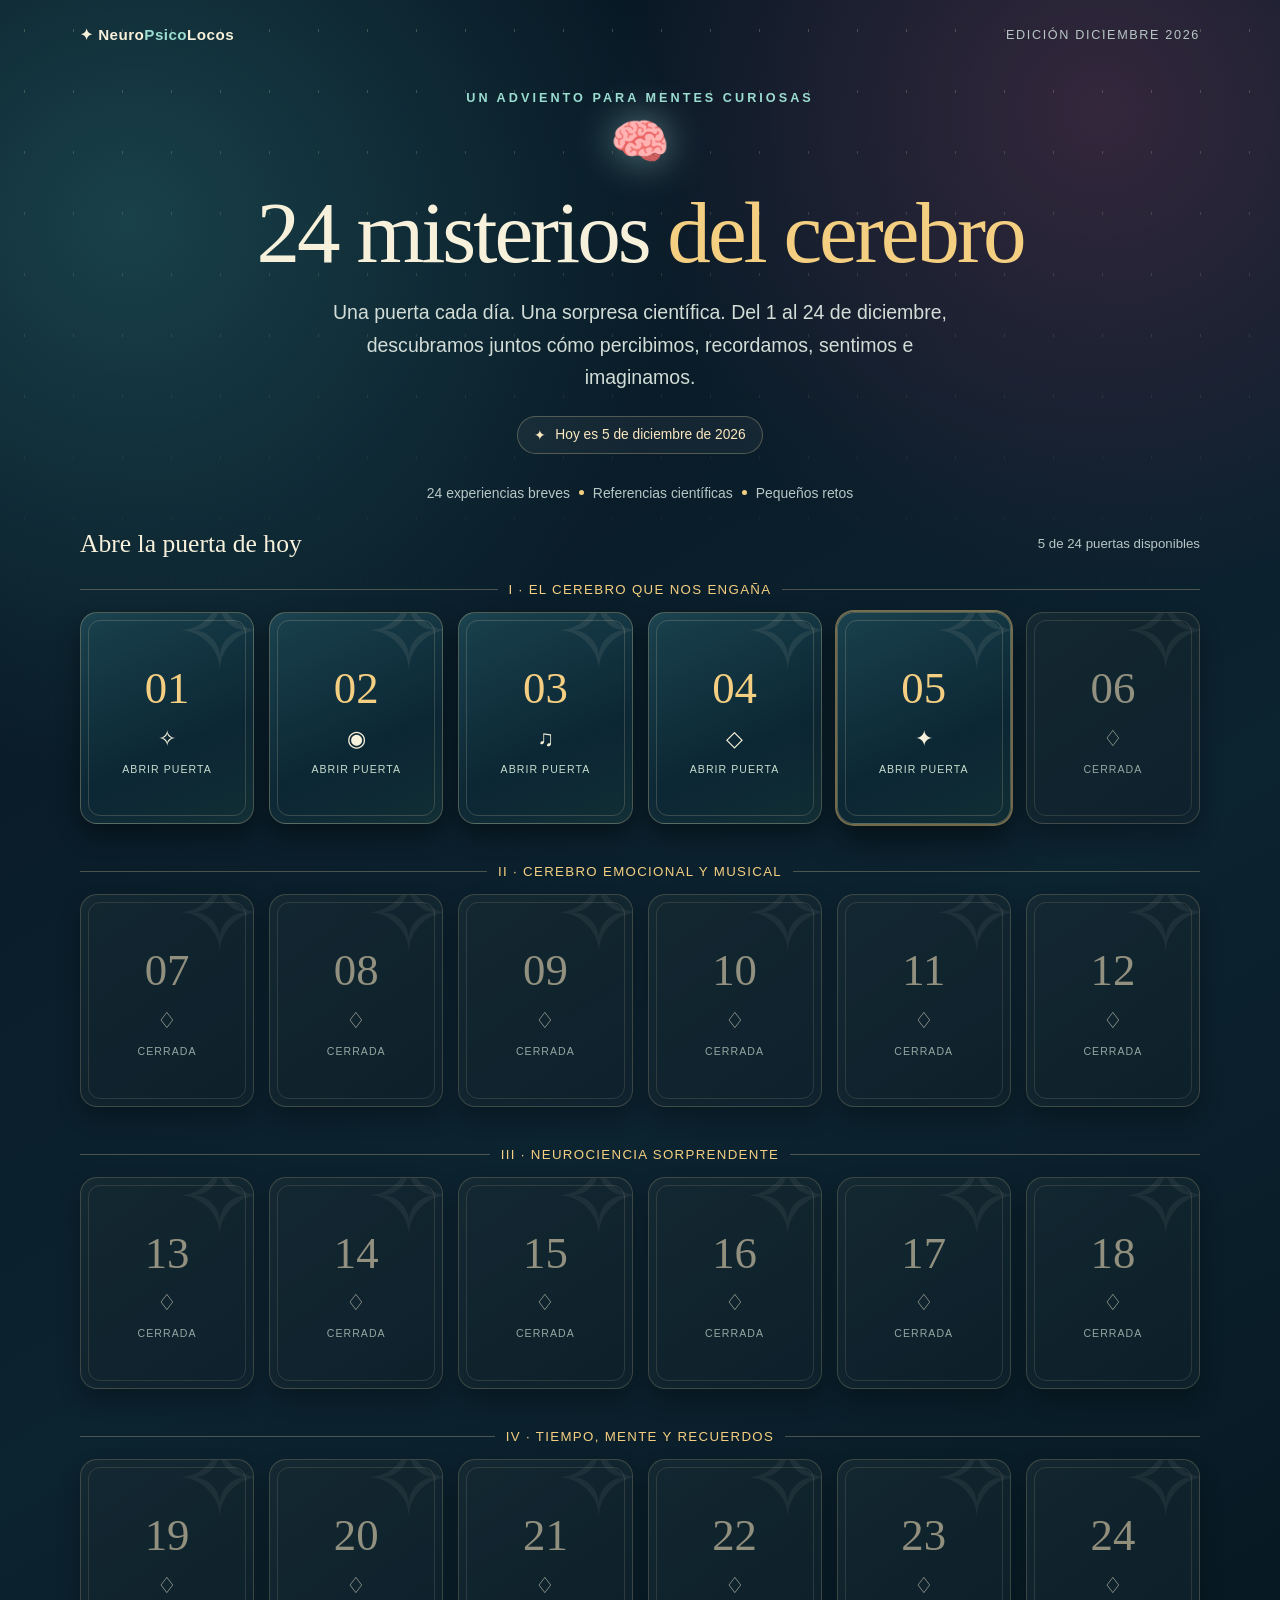
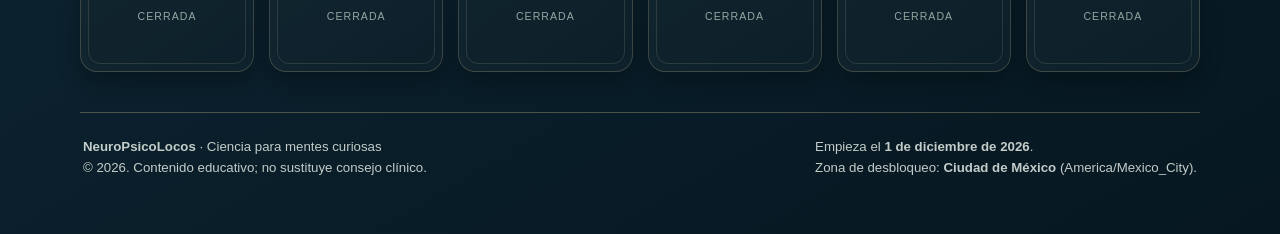
==== adviento-2026/index.html @ eb80f487 "Publicar calendario de Adviento NeuroPsicoLocos 2026 (24 puertas)" ====
<!DOCTYPE html>
<html lang="es">
<head>
<meta charset="UTF-8">
<meta name="viewport" content="width=device-width,initial-scale=1,viewport-fit=cover">
<meta name="theme-color" content="#091b27">
<meta name="description" content="Calendario de Adviento de NeuroPsicoLocos: 24 puertas para descubrir los misterios del cerebro, del 1 al 24 de diciembre de 2026.">
<meta property="og:title" content="24 misterios del cerebro | Adviento NeuroPsicoLocos 2026">
<meta property="og:description" content="Una sorpresa científica cada día, del 1 al 24 de diciembre de 2026.">
<title>24 misterios del cerebro • NeuroPsicoLocos</title>
<style>
:root{color-scheme:dark;--bg:#061623;--bg2:#0d2734;--cream:#f7f1db;--muted:#b8c7c5;--gold:#f5cf81;--gold2:#ad7f39;--teal:#9cddd1;--border:rgba(250,225,168,.27);--shadow:rgba(0,0,0,.4)}
*{box-sizing:border-box}html{scroll-behavior:smooth}body{margin:0;background:radial-gradient(circle at 10% 12%,#19414a 0%,transparent 28%),radial-gradient(circle at 86% 6%,#34273c 0%,transparent 24%),linear-gradient(150deg,#061420,#0c2330 58%,#061720);color:var(--cream);font-family:ui-sans-serif,-apple-system,BlinkMacSystemFont,'Segoe UI',Arial,sans-serif;min-height:100vh}
body:before{content:"";position:fixed;inset:0;pointer-events:none;opacity:.22;background-image:radial-gradient(#fff7c8 .8px,transparent 1px);background-size:49px 61px;mask-image:linear-gradient(#000,transparent 72%)}
.wrap{width:min(1120px,calc(100% - 34px));margin:0 auto;position:relative}header{padding:26px 0 8px;display:flex;gap:14px;justify-content:space-between;align-items:center;flex-wrap:wrap}.logo{font-weight:900;letter-spacing:.03em;color:var(--cream);font-size:.95rem}.logo span{color:var(--teal)}.meta{font-size:.79rem;color:var(--muted);text-transform:uppercase;letter-spacing:.13em}
.hero{text-align:center;padding:39px 6px 31px}.eyebrow{color:var(--teal);font-size:.79rem;letter-spacing:.24em;text-transform:uppercase;font-weight:700}.hero h1{font-family:Georgia,'Times New Roman',serif;font-size:clamp(2.5rem,7vw,5.45rem);line-height:1.06;letter-spacing:-.035em;font-weight:500;max-width:880px;margin:15px auto 17px}.hero h1 em{font-style:normal;color:var(--gold)}.hero p{font-size:clamp(.98rem,2.3vw,1.22rem);color:#d3ddd7;line-height:1.65;max-width:650px;margin:0 auto}
.atom{font-size:3rem;display:inline-block;filter:drop-shadow(0 0 20px #a3dcd899);margin:9px 0 2px}.date-pill{border:1px solid var(--border);display:inline-flex;align-items:center;gap:9px;border-radius:100px;padding:10px 16px;font-size:.86rem;color:#fbe8bf;background:#ffffff0c;margin-top:23px}.date-pill strong{color:var(--teal)}
.notice{border:1px solid #67c7b9;background:#184342ad;color:#d2fff5;padding:13px 16px;border-radius:13px;margin:4px auto 19px;max-width:850px;line-height:1.45;font-size:.88rem}.notice[hidden]{display:none}
.intro{display:flex;flex-wrap:wrap;gap:9px;justify-content:center;align-items:center;margin:0 auto 28px;color:var(--muted);font-size:.87rem}.dot{height:5px;width:5px;background:var(--gold);border-radius:50%}
.toolbar{display:flex;align-items:center;justify-content:space-between;gap:11px;flex-wrap:wrap;margin:12px 0 17px}.toolbar h2{font-family:Georgia,serif;font-size:clamp(1.3rem,2vw,1.6rem);font-weight:500;margin:0}.counts{color:var(--muted);font-size:.83rem}
.grid{display:grid;grid-template-columns:repeat(6,minmax(0,1fr));gap:15px;margin-bottom:40px}.door{position:relative;isolation:isolate;appearance:none;text-align:center;aspect-ratio:.82;border:1px solid var(--border);border-radius:17px;background:linear-gradient(155deg,#19414d,#0c2734 62%,#112d34);box-shadow:0 11px 23px var(--shadow),inset 0 0 20px #ffffff08;display:flex;flex-direction:column;align-items:center;justify-content:center;cursor:pointer;color:var(--cream);padding:12px 8px;transition:transform .23s,box-shadow .23s,border-color .23s;overflow:hidden;min-width:0}.door:before{content:"";position:absolute;inset:7px;border:1px solid #e5d2a933;border-radius:12px;pointer-events:none}.door:after{content:"✧";position:absolute;font-size:6.8rem;top:-44px;right:-12px;opacity:.08;z-index:-1}.door:hover,.door:focus-visible{transform:translateY(-3px);border-color:var(--gold);box-shadow:0 15px 32px #0008,0 0 20px #eac37b19}.door:focus-visible{outline:3px solid var(--teal);outline-offset:2px}.door .num{font-family:Georgia,serif;font-weight:400;color:var(--gold);font-size:clamp(1.9rem,3.5vw,3.4rem);line-height:1.2}.door .icon{margin-top:10px;font-size:1.38rem}.door .tag{font-size:.66rem;text-transform:uppercase;letter-spacing:.1em;margin-top:11px;color:#c8ddcf}.door.locked{background:linear-gradient(145deg,#172b33,#10222c 90%);opacity:.72}.door.locked .num{color:#c7bc9f}.door.opened{background:linear-gradient(155deg,#285955,#12423e);border-color:#a8d5ad}.door.current{box-shadow:0 0 0 2px #f5cf8175,0 15px 31px #0008}.door[aria-disabled=true]{cursor:default}
.week{display:flex;align-items:center;gap:11px;margin:23px 0 15px;font-size:.83rem;color:var(--gold);letter-spacing:.1em;text-transform:uppercase}.week:before,.week:after{content:"";height:1px;background:var(--border);flex:1}
.foot{border-top:1px solid var(--border);margin:20px 0 33px;padding:23px 3px;color:#c3ccc8;font-size:.83rem;line-height:1.6;display:flex;justify-content:space-between;gap:20px;flex-wrap:wrap}.foot a{color:var(--teal)}.muted{color:var(--muted)}
.modal[hidden]{display:none}.modal{position:fixed;inset:0;z-index:90;background:#03121cc9;backdrop-filter:blur(8px);display:flex;align-items:center;justify-content:center;padding:16px}.panel{border:1px solid #cfb77766;background:linear-gradient(145deg,#102f39,#0a202c);width:min(670px,100%);max-height:min(88vh,820px);overflow:auto;border-radius:23px;box-shadow:0 20px 65px #000b;padding:clamp(20px,4vw,33px);position:relative}.panel .head{display:flex;justify-content:space-between;gap:10px;align-items:center}.panel .kicker{font-size:.75rem;letter-spacing:.16em;text-transform:uppercase;color:var(--teal)}.close{background:#ffffff15;border:1px solid #ffffff4d;color:#fff;font-size:1.3rem;height:39px;width:39px;flex:0 0 auto;border-radius:50%;cursor:pointer}.panel h2{font-family:Georgia,serif;font-size:clamp(2rem,6vw,3rem);font-weight:500;line-height:1.13;margin:20px 0 15px}.panel .story{font-size:1.03rem;line-height:1.72;color:#f3ead9}.info{border-left:3px solid var(--teal);background:#c9f7e60e;padding:13px 16px;border-radius:4px 10px 10px 4px;margin:22px 0;line-height:1.55;color:#dceee6}.info strong{display:block;color:var(--teal);margin-bottom:5px;font-size:.84rem;letter-spacing:.08em;text-transform:uppercase}.source{font-size:.85rem;color:#c8d2c7;margin:18px 0 22px;line-height:1.6}.source a{color:#f5d895;overflow-wrap:anywhere}.actions{display:flex;flex-wrap:wrap;gap:9px}.action{border:1px solid #e9cb8c8c;border-radius:10px;background:#f4d693;color:#11272a;font-weight:750;padding:12px 14px;cursor:pointer;font-size:.85rem}.action.secondary{background:transparent;color:#f2e7d0}.action:hover{filter:brightness(1.12)}.toast{color:var(--teal);margin-top:13px;min-height:20px;font-size:.86rem}body.modal-open{overflow:hidden}
@media(max-width:880px){.grid{grid-template-columns:repeat(4,minmax(0,1fr));gap:12px}.door{border-radius:14px}.door .tag{font-size:.57rem}}
@media(max-width:530px){header{padding:18px 0 0}.hero{padding-top:28px}.grid{grid-template-columns:repeat(3,minmax(0,1fr));gap:10px;margin-bottom:29px}.door{border-radius:13px;aspect-ratio:.78;padding:8px 4px}.door:before{inset:5px;border-radius:9px}.door .num{font-size:2.2rem}.door .icon{font-size:1.12rem;margin-top:5px}.door .tag{margin-top:5px;font-size:.54rem}.week{font-size:.7rem;letter-spacing:.03em}.panel{padding:19px}.actions{flex-direction:column}.action{width:100%}}
@media(prefers-reduced-motion:reduce){*,*::before,*::after{scroll-behavior:auto!important;transition:none!important}}
</style>
</head><body>
<div class="wrap">
<header><div class="logo">✦ Neuro<span>Psico</span>Locos</div><div class="meta">Edición diciembre 2026</div></header>
<section class="hero" aria-labelledby="title">
<div class="eyebrow">Un Adviento para mentes curiosas</div><div class="atom" aria-hidden="true">🧠</div>
<h1 id="title">24 misterios <em>del cerebro</em></h1>
<p>Una puerta cada día. Una sorpresa científica. Del 1 al 24 de diciembre, descubramos juntos cómo percibimos, recordamos, sentimos e imaginamos.</p>
<div class="date-pill"><span aria-hidden="true">✦</span><span id="dateStatus">Preparando el Adviento</span></div>
</section>
<div class="notice" id="previewNotice" hidden><strong>Vista editorial activada.</strong> Todas las puertas están visibles para revisión. Para publicar usa la dirección sin <code>?preview=1</code>. Esto no es un sistema de seguridad ni protege spoilers en el código fuente.</div>
<div class="intro"><span>24 experiencias breves</span><span class="dot"></span><span>Referencias científicas</span><span class="dot"></span><span>Pequeños retos</span></div>
<div class="toolbar"><h2>Abre la puerta de hoy</h2><span class="counts" id="count"></span></div>
<main id="calendar" aria-label="Calendario de Adviento"></main>
<footer class="foot"><div><strong>NeuroPsicoLocos</strong> · Ciencia para mentes curiosas<br>© 2026. Contenido educativo; no sustituye consejo clínico.</div><div>Empieza el <strong>1 de diciembre de 2026</strong>.<br>Zona de desbloqueo: <strong>Ciudad de México</strong> (America/Mexico_City).</div></footer>
</div>
<div class="modal" id="modal" hidden role="dialog" aria-modal="true" aria-labelledby="modalTitle"><div class="panel" tabindex="-1" id="panel"><div class="head"><div class="kicker" id="modalKicker"></div><button class="close" id="close" type="button" aria-label="Cerrar puerta">×</button></div><h2 id="modalTitle"></h2><div class="story" id="story"></div><div class="info"><strong>Tu microexperimento</strong><div id="challenge"></div></div><div class="source" id="source"></div><div class="actions"><button class="action" id="share" type="button">Compartir por WhatsApp</button><button class="action secondary" id="copy" type="button">Copiar publicación</button></div><div class="toast" id="toast" aria-live="polite"></div></div></div>
<script>
'use strict';
const days=[{"day": 1, "title": "Tu cerebro predice antes de ver", "category": "Percepción y memoria", "body": "No recibimos el mundo como una cámara: interpretamos señales sensoriales a la luz del contexto y las expectativas. Los modelos de codificación predictiva proponen que las redes comparan predicciones con información entrante. Es un marco teórico influyente, no una explicación única de toda percepción.", "challenge": "Piensa en una palabra ambigua y léela en dos frases distintas: observa cómo cambia la interpretación.", "reference": "Rao y Ballard, 1999", "doi": "10.1038/4580", "hook": "Una predicción puede cambiar lo que creemos ver."}, {"day": 2, "title": "El gorila que nadie vio", "category": "Percepción y memoria", "body": "Cuando nos concentramos intensamente en una tarea, podemos no advertir un acontecimiento inesperado y muy visible. La ceguera por falta de atención demuestra límites sorprendentes de la selección atencional.", "challenge": "Durante treinta segundos observa tu habitación y cuenta solo los objetos azules. Después, sin mirar, intenta recordar cuántos eran rojos.", "reference": "Simons y Chabris, 1999", "doi": "10.1068/p281059", "hook": "Estar mirando no garantiza estar viendo."}, {"day": 3, "title": "¿Oyes con los ojos?", "category": "Percepción y memoria", "body": "En el efecto McGurk, una sílaba auditiva combinada con movimientos labiales incongruentes puede producir la percepción de otra sílaba. El habla es una experiencia multisensorial.", "challenge": "Observa a alguien pronunciar en silencio «pa», «ma» y «fa» e intenta identificarlas por sus labios. No es una prueba diagnóstica.", "reference": "McGurk y MacDonald, 1976", "doi": "10.1038/264746a0", "hook": "Nuestros ojos pueden alterar lo que escuchamos."}, {"day": 4, "title": "Recuerdos que nunca ocurrieron", "category": "Percepción y memoria", "body": "En el paradigma de falsas memorias DRM, las personas a veces recuerdan una palabra relacionada que nunca se presentó. Recordar es reconstruir, no reproducir una grabación perfecta.", "challenge": "Lee «cama, almohada, cansancio, descanso, pijama». Espera un minuto y escribe qué palabras recuerdas. ¿Aparece «sueño», aunque no estaba?", "reference": "Roediger y McDermott, 1995", "doi": "10.1037/0278-7393.21.4.803", "hook": "Una memoria convincente no siempre es exacta."}, {"day": 5, "title": "Una palabra cambia tu recuerdo", "category": "Percepción y memoria", "body": "La manera de formular una pregunta puede alterar estimaciones y recuerdos posteriores. En un estudio clásico sobre accidentes, los verbos utilizados influyeron en las respuestas de los participantes.", "challenge": "Compara «¿a qué velocidad chocaron?» con «¿a qué velocidad se estrellaron violentamente?». ¿Qué sugiere cada redacción?", "reference": "Loftus y Palmer, 1974", "doi": "10.1016/S0022-5371(74)80011-3", "hook": "Las preguntas también modelan nuestros recuerdos."}, {"day": 6, "title": "La memoria de trabajo no es una bodega", "category": "Percepción y memoria", "body": "La memoria de trabajo sostiene y manipula temporalmente información necesaria para razonar, aprender o comprender. Su capacidad es limitada y depende de las demandas de la tarea.", "challenge": "Memoriza 6-2-9-4 y repítelos en orden inverso. Después inténtalo mientras haces otra tarea verbal sencilla.", "reference": "Baddeley, 1992", "doi": "10.1126/science.1736359", "hook": "Pensar implica mantener y transformar información."}, {"day": 7, "title": "¿Por qué recordamos lo que nos conmueve?", "category": "Emoción, música y vínculos", "body": "La activación emocional puede modular la consolidación de la memoria. La amígdala contribuye a este proceso, aunque los recuerdos emocionales no son necesariamente más precisos.", "challenge": "Elige un recuerdo alegre e identifica qué detalle sensorial destaca: un sonido, olor o lugar.", "reference": "McGaugh, 2004", "doi": "10.1146/annurev.neuro.27.070203.144157", "hook": "Emoción y memoria interactúan, pero no son lo mismo."}, {"day": 8, "title": "La música puede erizarnos la piel", "category": "Emoción, música y vínculos", "body": "Estudios de neuroimagen asociaron los escalofríos musicales intensos con actividad en circuitos de recompensa, emoción y motivación. No existe una sola «zona musical» en el cerebro.", "challenge": "Escucha veinte segundos de una pieza que te emocione y observa si aparecen escalofríos o cambios en tu respiración.", "reference": "Blood y Zatorre, 2001", "doi": "10.1073/pnas.191355898", "hook": "Una melodía puede activar sistemas de recompensa."}, {"day": 9, "title": "La emoción empieza antes del clímax", "category": "Emoción, música y vínculos", "body": "En un estudio con PET, la anticipación y el punto máximo de emoción musical se asociaron con liberación dopaminérgica en regiones estriatales diferenciadas. La dopamina no es simplemente «la molécula del placer».", "challenge": "Escucha una canción conocida y detecta el instante en que anticipas su parte favorita.", "reference": "Salimpoor y cols., 2011", "doi": "10.1038/nn.2726", "hook": "La expectativa forma parte del placer musical."}, {"day": 10, "title": "¿Por qué duele quedarse fuera?", "category": "Emoción, música y vínculos", "body": "Un experimento de exclusión social encontró actividad cerebral relacionada con el malestar de ser excluido. Algunas redes se solapan con las del dolor físico, pero ambos fenómenos no son idénticos.", "challenge": "Hoy, si te apetece, envía un mensaje amable a alguien con quien no has hablado en mucho tiempo.", "reference": "Eisenberger y cols., 2003", "doi": "10.1126/science.1089134", "hook": "Ser incluidos importa a nuestro cerebro social."}, {"day": 11, "title": "La nostalgia tiene una función", "category": "Emoción, música y vínculos", "body": "La nostalgia no es solo tristeza por el pasado: estudios experimentales han observado que puede aumentar el sentimiento de conexión social y el afecto positivo, con variabilidad individual.", "challenge": "Escoge una fotografía antigua y escribe qué personas o vínculos aparecen en ese recuerdo.", "reference": "Wildschut y cols., 2006", "doi": "10.1037/0022-3514.91.5.975", "hook": "Recordar el pasado también puede acercarnos a otros."}, {"day": 12, "title": "Un recuerdo contra la soledad", "category": "Emoción, música y vínculos", "body": "Algunos estudios sugieren que evocar experiencias nostálgicas puede restaurar temporalmente la percepción de apoyo social. No reemplaza los vínculos reales ni la atención profesional cuando hace falta.", "challenge": "Dedica un minuto a recordar un momento en que alguien te hizo sentir acompañado.", "reference": "Zhou y cols., 2008", "doi": "10.1111/j.1467-9280.2008.02194.x", "hook": "A veces un recuerdo nos devuelve sensación de pertenencia."}, {"day": 13, "title": "ACHOO: ¿estornudas con la luz?", "category": "Neurociencia sorprendente", "body": "El reflejo fótico del estornudo ocurre en algunas personas ante cambios de iluminación intensa. Sus mecanismos neurales no están plenamente establecidos; investigaciones EEG han identificado diferencias de respuesta visual y somatosensorial.", "challenge": "Pregunta a familiares si les sucede. No mires al sol ni a fuentes de luz intensa para provocarlo.", "reference": "Langer y cols., 2010", "doi": "10.1371/journal.pone.0009208", "hook": "No todo estornudo empieza en la nariz."}, {"day": 14, "title": "Los genes también participan en ACHOO", "category": "Neurociencia sorprendente", "body": "Los estudios de asociación genómica identifican variantes vinculadas al reflejo fótico del estornudo. No se trata de un único gen determinista; las estimaciones de prevalencia varían entre poblaciones y métodos.", "challenge": "Haz una pequeña encuesta familiar voluntaria: ¿quién recuerda haber estornudado al salir a la luz? No es una prueba genética.", "reference": "Wang y cols., 2019", "doi": "10.1038/s41598-019-41551-0", "hook": "Una rareza cotidiana revela variación biológica."}, {"day": 15, "title": "Purkinje: neuronas que aprenden el tiempo", "category": "Neurociencia sorprendente", "body": "Las células de Purkinje participan en el procesamiento cerebeloso. Un estudio experimental mostró respuestas temporalmente aprendidas en estas neuronas durante condicionamiento, aportando evidencia sobre circuitos de temporización.", "challenge": "Golpea suavemente una mesa a intervalos regulares durante diez segundos; después intenta mantener el ritmo sin referencia externa.", "reference": "Johansson y cols., 2014", "doi": "10.1073/pnas.1415371111", "hook": "El cerebelo participa en la precisión temporal."}, {"day": 16, "title": "Tu cerebro no tiene un solo ritmo", "category": "Neurociencia sorprendente", "body": "Las redes neuronales muestran oscilaciones en múltiples escalas temporales. Su papel depende del circuito, del estado y de la tarea: ninguna banda de frecuencia equivale por sí sola a un estado mental específico.", "challenge": "Pon atención al contraste entre el ritmo de la música, tu respiración y los movimientos de tus dedos.", "reference": "Buzsáki y Draguhn, 2004", "doi": "10.1126/science.1099745", "hook": "Los ritmos neuronales coordinan actividad, no pensamientos mágicos."}, {"day": 17, "title": "Aprender cambia conexiones", "category": "Neurociencia sorprendente", "body": "La investigación sobre plasticidad sináptica ha descrito mecanismos por los que la experiencia modifica la eficacia de conexiones neuronales. Aprender no significa necesariamente crear neuronas nuevas.", "challenge": "Practica durante dos minutos una secuencia de dedos que nunca hayas realizado. Repite mañana y compara la facilidad subjetiva.", "reference": "Kandel, 2001", "doi": "10.1126/science.1067020", "hook": "La experiencia deja huellas biológicas."}, {"day": 18, "title": "Dormir también es aprender", "category": "Neurociencia sorprendente", "body": "El sueño contribuye a distintos procesos de consolidación y reorganización de recuerdos. Sus efectos dependen del tipo de aprendizaje y de la arquitectura del sueño.", "challenge": "Antes de dormir, repasa tres conceptos aprendidos hoy. Mañana intenta recuperarlos sin consultar apuntes.", "reference": "Rasch y Born, 2013", "doi": "10.1152/physrev.00032.2012", "hook": "Dormir no es apagar el cerebro."}, {"day": 19, "title": "¿Dónde vive el reloj de los segundos?", "category": "Tiempo, mente y recuerdos", "body": "La percepción de intervalos depende de varios circuitos, incluidos ganglios basales, corteza y cerebelo. No existe un solo reloj cerebral que explique todas las escalas temporales.", "challenge": "Sin usar reloj, cierra los ojos y estima cuándo han pasado veinte segundos. Después compáralo con un cronómetro.", "reference": "Buhusi y Meck, 2005", "doi": "10.1038/nrn1764", "hook": "El tiempo mental se construye con múltiples mecanismos."}, {"day": 20, "title": "Por qué un minuto puede durar una eternidad", "category": "Tiempo, mente y recuerdos", "body": "La atención, el aburrimiento y el contexto pueden alterar nuestra estimación de la duración. El tiempo subjetivo no equivale exactamente al tiempo físico.", "challenge": "Compara tu estimación de treinta segundos durante una tarea aburrida y durante una conversación interesante.", "reference": "Danckert y Allman, 2005", "doi": "10.1016/j.bandc.2005.07.002", "hook": "El reloj no cambia; nuestra experiencia sí."}, {"day": 21, "title": "Sentir lo que ves: tacto espejo", "category": "Tiempo, mente y recuerdos", "body": "En la sinestesia de tacto espejo, algunas personas reportan sensaciones táctiles al observar que otra persona recibe un contacto. No debe confundirse con la empatía ordinaria.", "challenge": "Piensa cómo tu cuerpo reacciona cuando ves que alguien tropieza. Una reacción corporal no prueba sinestesia.", "reference": "Ward y Banissy, 2015", "doi": "10.1080/17588928.2015.1042444", "hook": "Percibir a otros también involucra representaciones corporales."}, {"day": 22, "title": "Cuando descansas, el cerebro sigue activo", "category": "Tiempo, mente y recuerdos", "body": "La actividad cerebral no desaparece durante el reposo. Estudios sobre el modo por defecto describieron patrones organizados de actividad basal y cambios durante tareas orientadas a metas.", "challenge": "Dedica treinta segundos a estar en silencio y observa espontáneamente a dónde se dirige tu pensamiento.", "reference": "Raichle y cols., 2001", "doi": "10.1073/pnas.98.2.676", "hook": "El reposo no es ausencia de actividad."}, {"day": 23, "title": "Para imaginar el futuro usamos el pasado", "category": "Tiempo, mente y recuerdos", "body": "Personas con lesión hipocampal bilateral pueden tener dificultades para construir escenas futuras coherentes. Esto vincula mecanismos de memoria episódica e imaginación, sin afirmar que dependan exclusivamente del hipocampo.", "challenge": "Imagina una celebración dentro de cinco años: ¿qué lugar, voces y detalles espaciales logras construir?", "reference": "Hassabis y cols., 2007", "doi": "10.1073/pnas.0610561104", "hook": "Recordar e imaginar comparten herramientas neurales."}, {"day": 24, "title": "El regalo imperfecto de la memoria", "category": "Tiempo, mente y recuerdos", "body": "Al reactivar un recuerdo, puede integrarse información nueva bajo ciertas condiciones. La reconsolidación es un campo activo y no implica que todos los recuerdos se reescriban cada vez que pensamos en ellos.", "challenge": "Escribe una memoria valiosa de este año: un hecho, una emoción y una pregunta que todavía tengas. Consérvala para diciembre próximo.", "reference": "Hupbach y cols., 2007", "doi": "10.1101/lm.365707", "hook": "No recordamos para conservar cada detalle: también para dar sentido."}];
const TZ='America/Mexico_City';
const preview=new URLSearchParams(location.search).get('preview')==='1';
const ICONS=['✧','◉','♫','◇','✦','⧉','♡','♪','♬','♧','❋','☼','✺','✤','♟','〰','✶','☽','⌛','⌁','◌','◎','☆','❄'];
const CAL=document.getElementById('calendar'), modal=document.getElementById('modal'),close=document.getElementById('close');
let opened=JSON.parse(localStorage.getItem('npl_adviento2026_abiertas')||'[]');
let active=null,lastFocus=null;
function nowParts(){const parts=new Intl.DateTimeFormat('en-US',{timeZone:TZ,year:'numeric',month:'numeric',day:'numeric'}).formatToParts(new Date());return Object.fromEntries(parts.filter(x=>x.type!=='literal').map(x=>[x.type,+x.value]));}
function maxDay(){const {year,month,day}=nowParts();if(year<2026||(year===2026&&month<12))return 0;if(year>2026||(year===2026&&month>12))return 24;return Math.min(24,day);}
const max=maxDay();
function publicUrl(day){const u=new URL(location.href);u.searchParams.delete('preview');u.searchParams.set('dia',String(day));return /^https?:$/.test(u.protocol)?u.href:'';}
function postText(d){return `🧠🎄 ADVIENTO NEUROPSICOLOCOS — DÍA ${d.day}/24\n\n✨ ${d.title}\n\n${d.hook}\n\n${d.body}\n\n🔍 Prueba de hoy: ${d.challenge}\n\n📚 ${d.reference}. DOI: ${d.doi}\n\n${publicUrl(d.day)?'🔗 Abre la puerta: '+publicUrl(d.day)+'\n\n':''}NeuroPsicoLocos · Ciencia para mentes curiosas.`;}
function render(){document.getElementById('previewNotice').hidden=!preview;const {year,month,day}=nowParts();const readable=year===2026&&month===12?'Hoy es '+day+' de diciembre de 2026':year<2026||(year===2026&&month<12)?'Las puertas abren el 1 de diciembre de 2026':'Las 24 puertas ya están disponibles';document.getElementById('dateStatus').innerHTML=(preview?'<strong>Vista editorial</strong> · ': '')+readable;document.getElementById('count').textContent=preview?'24 puertas revisables':max+' de 24 puertas disponibles';CAL.replaceChildren();const groups=[['I · El cerebro que nos engaña',0,6],['II · Cerebro emocional y musical',6,12],['III · Neurociencia sorprendente',12,18],['IV · Tiempo, mente y recuerdos',18,24]];for(const [label,start,end] of groups){const heading=document.createElement('div');heading.className='week';heading.textContent=label;CAL.append(heading);const grid=document.createElement('div');grid.className='grid';for(let i=start;i<end;i++){const d=days[i],enabled=preview||d.day<=max,wasOpened=opened.includes(d.day);const b=document.createElement('button');b.type='button';b.className='door '+(enabled?'':'locked ')+(wasOpened?'opened ':'')+(!preview&&d.day===max?'current':'');b.innerHTML=`<span class="num">${String(d.day).padStart(2,'0')}</span><span class="icon" aria-hidden="true">${enabled?ICONS[i]:'♢'}</span><span class="tag">${enabled?wasOpened?'Leída':'Abrir puerta':'Cerrada'}</span>`;b.setAttribute('aria-label',`Día ${d.day}: ${enabled?d.title:'cerrado hasta el '+d.day+' de diciembre'}`);b.setAttribute('aria-disabled',enabled?'false':'true');b.onclick=()=>enabled?openDay(d.day):lockDay(d.day);grid.append(b);}CAL.append(grid);}}
function lockDay(day){document.getElementById('dateStatus').textContent='La puerta '+day+' se abre el '+day+' de diciembre de 2026';window.scrollTo({top:0,behavior:'smooth'});}
function openDay(day){const d=days[day-1];if(!d||(!preview&&day>max))return;lastFocus=document.activeElement;active=d;document.getElementById('modalKicker').textContent='PUERTA '+String(day).padStart(2,'0')+' / 24 · '+d.category;document.getElementById('modalTitle').textContent=d.title;document.getElementById('story').textContent=d.body;document.getElementById('challenge').textContent=d.challenge;const doi=document.createElement('a');doi.href='https://doi.org/'+encodeURIComponent(d.doi).replaceAll('%2F','/');doi.target='_blank';doi.rel='noopener noreferrer';doi.textContent='https://doi.org/'+d.doi;const source=document.getElementById('source');source.replaceChildren(document.createTextNode('Referencia: '+d.reference+' · DOI: '),doi);document.getElementById('toast').textContent='';modal.hidden=false;document.body.classList.add('modal-open');document.getElementById('panel').focus();if(!opened.includes(day)){opened.push(day);try{localStorage.setItem('npl_adviento2026_abiertas',JSON.stringify(opened));}catch(e){}render();}}
function hideModal(){modal.hidden=true;document.body.classList.remove('modal-open');active=null;if(lastFocus&&lastFocus.isConnected)lastFocus.focus();}
close.onclick=hideModal;modal.addEventListener('click',e=>{if(e.target===modal)hideModal();});document.addEventListener('keydown',e=>{if(e.key==='Escape'&&!modal.hidden)hideModal();if(e.key==='Tab'&&!modal.hidden){const tabbables=[...document.querySelectorAll('#modal button,#modal a')];const first=tabbables[0],last=tabbables[tabbables.length-1];if(e.shiftKey&&document.activeElement===first){e.preventDefault();last.focus();}else if(!e.shiftKey&&document.activeElement===last){e.preventDefault();first.focus();}}});
document.getElementById('share').onclick=()=>{if(!active)return;const t=postText(active);window.open('https://wa.me/?text='+encodeURIComponent(t),'_blank','noopener,noreferrer');};
document.getElementById('copy').onclick=async()=>{if(!active)return;const t=postText(active);try{await navigator.clipboard.writeText(t);document.getElementById('toast').textContent='Publicación copiada.';}catch(e){const ta=document.createElement('textarea');ta.value=t;document.body.append(ta);ta.select();const ok=document.execCommand('copy');ta.remove();document.getElementById('toast').textContent=ok?'Publicación copiada.':'Selecciona y copia el texto de la puerta.';}};
render();const initial=Number(new URLSearchParams(location.search).get('dia'));if(Number.isInteger(initial)&&initial>=1&&initial<=24&&(preview||initial<=max))openDay(initial);
</script></body></html>
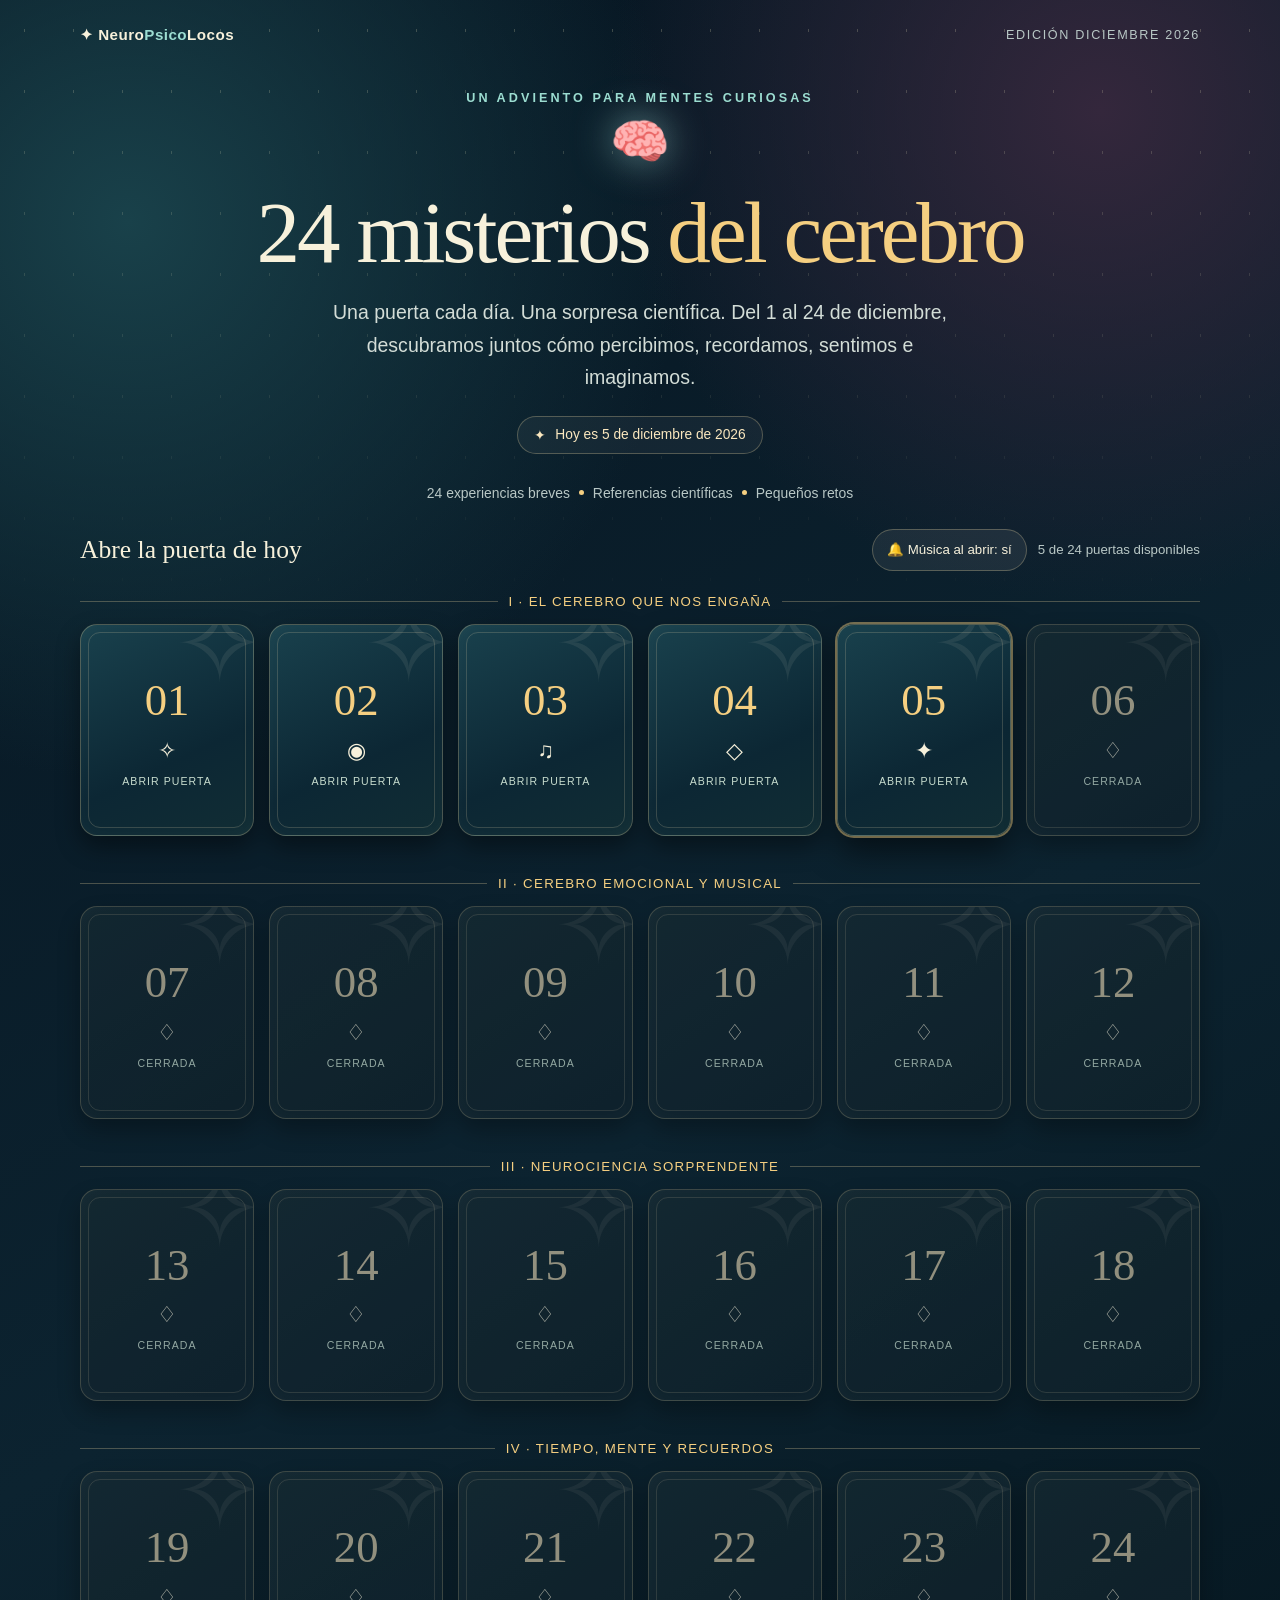
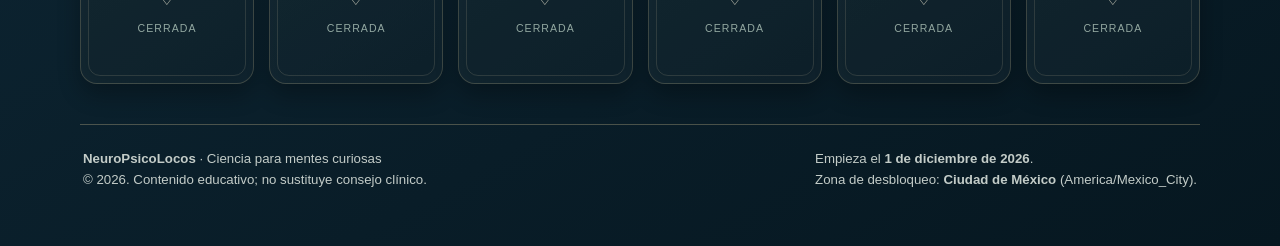
==== commit 3cc1f2e4: "Agregar melodía navideña original al abrir cada puerta y control de silencio" ====
--- a/adviento-2026/index.html
+++ b/adviento-2026/index.html
@@ -25,6 +25,11 @@
 @media(max-width:880px){.grid{grid-template-columns:repeat(4,minmax(0,1fr));gap:12px}.door{border-radius:14px}.door .tag{font-size:.57rem}}
 @media(max-width:530px){header{padding:18px 0 0}.hero{padding-top:28px}.grid{grid-template-columns:repeat(3,minmax(0,1fr));gap:10px;margin-bottom:29px}.door{border-radius:13px;aspect-ratio:.78;padding:8px 4px}.door:before{inset:5px;border-radius:9px}.door .num{font-size:2.2rem}.door .icon{font-size:1.12rem;margin-top:5px}.door .tag{margin-top:5px;font-size:.54rem}.week{font-size:.7rem;letter-spacing:.03em}.panel{padding:19px}.actions{flex-direction:column}.action{width:100%}}
 @media(prefers-reduced-motion:reduce){*,*::before,*::after{scroll-behavior:auto!important;transition:none!important}}
+.tool-actions{display:flex;align-items:center;flex-wrap:wrap;gap:11px}
+.sound-toggle{border:1px solid var(--border);border-radius:999px;background:#ffffff12;color:var(--cream);padding:10px 14px;font-size:.83rem;cursor:pointer;min-height:42px;white-space:nowrap}
+.sound-toggle:hover{border-color:var(--gold);background:#ffffff20}
+.sound-toggle:focus-visible{outline:3px solid var(--teal);outline-offset:3px}
+@media(max-width:530px){.tool-actions{width:100%;justify-content:space-between;gap:9px}.sound-toggle{font-size:.78rem}}
 </style>
 </head><body>
 <div class="wrap">
@@ -37,7 +42,7 @@
 </section>
 <div class="notice" id="previewNotice" hidden><strong>Vista editorial activada.</strong> Todas las puertas están visibles para revisión. Para publicar usa la dirección sin <code>?preview=1</code>. Esto no es un sistema de seguridad ni protege spoilers en el código fuente.</div>
 <div class="intro"><span>24 experiencias breves</span><span class="dot"></span><span>Referencias científicas</span><span class="dot"></span><span>Pequeños retos</span></div>
-<div class="toolbar"><h2>Abre la puerta de hoy</h2><span class="counts" id="count"></span></div>
+<div class="toolbar"><h2>Abre la puerta de hoy</h2><div class="tool-actions"><button id="soundToggle" class="sound-toggle" type="button" aria-pressed="true" aria-label="Silenciar música al abrir una puerta">🔔 Música al abrir: sí</button><span class="counts" id="count"></span></div></div>
 <main id="calendar" aria-label="Calendario de Adviento"></main>
 <footer class="foot"><div><strong>NeuroPsicoLocos</strong> · Ciencia para mentes curiosas<br>© 2026. Contenido educativo; no sustituye consejo clínico.</div><div>Empieza el <strong>1 de diciembre de 2026</strong>.<br>Zona de desbloqueo: <strong>Ciudad de México</strong> (America/Mexico_City).</div></footer>
 </div>
@@ -51,12 +56,69 @@
 const CAL=document.getElementById('calendar'), modal=document.getElementById('modal'),close=document.getElementById('close');
 let opened=JSON.parse(localStorage.getItem('npl_adviento2026_abiertas')||'[]');
 let active=null,lastFocus=null;
+// Motivo original de celesta y campanas; solo se reproduce tras un toque en una puerta.
+let soundEnabled=true,audioContext=null,activeMusicBus=null;
+try{soundEnabled=localStorage.getItem('npl_adviento2026_sound')!=='off';}catch(e){}
+const soundToggle=document.getElementById('soundToggle');
+function refreshSoundToggle(){
+  soundToggle.setAttribute('aria-pressed',String(soundEnabled));
+  soundToggle.setAttribute('aria-label',soundEnabled?'Silenciar música al abrir una puerta':'Activar música al abrir una puerta');
+  soundToggle.textContent=soundEnabled?'🔔 Música al abrir: sí':'🔕 Música al abrir: no';
+}
+soundToggle.addEventListener('click',()=>{
+  soundEnabled=!soundEnabled;
+  try{localStorage.setItem('npl_adviento2026_sound',soundEnabled?'on':'off');}catch(e){}
+  if(!soundEnabled&&activeMusicBus&&audioContext){
+    const t=audioContext.currentTime;
+    activeMusicBus.gain.cancelScheduledValues(t);
+    activeMusicBus.gain.setTargetAtTime(.0001,t,.025);
+  }
+  refreshSoundToggle();
+});
+refreshSoundToggle();
+function playDoorMusic(){
+  if(!soundEnabled)return;
+  try{
+    const AudioContextClass=window.AudioContext||window.webkitAudioContext;
+    if(!AudioContextClass)return;
+    const ctx=audioContext||(audioContext=new AudioContextClass());
+    if(ctx.state==='suspended')void ctx.resume().catch(()=>{});
+    const t0=ctx.currentTime+.04;
+    if(activeMusicBus){
+      activeMusicBus.gain.cancelScheduledValues(ctx.currentTime);
+      activeMusicBus.gain.setTargetAtTime(.0001,ctx.currentTime,.025);
+    }
+    const bus=ctx.createGain();
+    bus.gain.value=.72;
+    bus.connect(ctx.destination);
+    activeMusicBus=bus;
+    function bell(frequency,offset,length,volume=1){
+      const t=t0+offset;
+      for(const [partial,amp] of [[1,.11],[2.01,.036],[3.98,.012]]){
+        const osc=ctx.createOscillator(),env=ctx.createGain();
+        osc.type='sine';
+        osc.frequency.setValueAtTime(frequency*partial,t);
+        env.gain.setValueAtTime(.0001,t);
+        env.gain.exponentialRampToValueAtTime(Math.max(.0002,amp*volume),t+.018);
+        env.gain.exponentialRampToValueAtTime(.0001,t+length);
+        osc.connect(env);env.connect(bus);
+        osc.start(t);osc.stop(t+length+.03);
+      }
+    }
+    // Ocho notas, unos 3,9 segundos; sin archivos externos ni reproducción continua.
+    const motif=[[659.25,0,.65],[783.99,.39,.7],[987.77,.78,.7],[1174.66,1.17,.78],
+      [1046.50,1.59,.72],[880,2.0,.72],[783.99,2.42,.78],[659.25,2.82,1.08]];
+    for(const [frequency,offset,length] of motif)bell(frequency,offset,length);
+    bell(329.63,2.82,1.08,.32);
+  }catch(e){/* El calendario sigue funcionando si el navegador no permite audio. */}
+}
+
 function nowParts(){const parts=new Intl.DateTimeFormat('en-US',{timeZone:TZ,year:'numeric',month:'numeric',day:'numeric'}).formatToParts(new Date());return Object.fromEntries(parts.filter(x=>x.type!=='literal').map(x=>[x.type,+x.value]));}
 function maxDay(){const {year,month,day}=nowParts();if(year<2026||(year===2026&&month<12))return 0;if(year>2026||(year===2026&&month>12))return 24;return Math.min(24,day);}
 const max=maxDay();
 function publicUrl(day){const u=new URL(location.href);u.searchParams.delete('preview');u.searchParams.set('dia',String(day));return /^https?:$/.test(u.protocol)?u.href:'';}
 function postText(d){return `🧠🎄 ADVIENTO NEUROPSICOLOCOS — DÍA ${d.day}/24\n\n✨ ${d.title}\n\n${d.hook}\n\n${d.body}\n\n🔍 Prueba de hoy: ${d.challenge}\n\n📚 ${d.reference}. DOI: ${d.doi}\n\n${publicUrl(d.day)?'🔗 Abre la puerta: '+publicUrl(d.day)+'\n\n':''}NeuroPsicoLocos · Ciencia para mentes curiosas.`;}
-function render(){document.getElementById('previewNotice').hidden=!preview;const {year,month,day}=nowParts();const readable=year===2026&&month===12?'Hoy es '+day+' de diciembre de 2026':year<2026||(year===2026&&month<12)?'Las puertas abren el 1 de diciembre de 2026':'Las 24 puertas ya están disponibles';document.getElementById('dateStatus').innerHTML=(preview?'<strong>Vista editorial</strong> · ': '')+readable;document.getElementById('count').textContent=preview?'24 puertas revisables':max+' de 24 puertas disponibles';CAL.replaceChildren();const groups=[['I · El cerebro que nos engaña',0,6],['II · Cerebro emocional y musical',6,12],['III · Neurociencia sorprendente',12,18],['IV · Tiempo, mente y recuerdos',18,24]];for(const [label,start,end] of groups){const heading=document.createElement('div');heading.className='week';heading.textContent=label;CAL.append(heading);const grid=document.createElement('div');grid.className='grid';for(let i=start;i<end;i++){const d=days[i],enabled=preview||d.day<=max,wasOpened=opened.includes(d.day);const b=document.createElement('button');b.type='button';b.className='door '+(enabled?'':'locked ')+(wasOpened?'opened ':'')+(!preview&&d.day===max?'current':'');b.innerHTML=`<span class="num">${String(d.day).padStart(2,'0')}</span><span class="icon" aria-hidden="true">${enabled?ICONS[i]:'♢'}</span><span class="tag">${enabled?wasOpened?'Leída':'Abrir puerta':'Cerrada'}</span>`;b.setAttribute('aria-label',`Día ${d.day}: ${enabled?d.title:'cerrado hasta el '+d.day+' de diciembre'}`);b.setAttribute('aria-disabled',enabled?'false':'true');b.onclick=()=>enabled?openDay(d.day):lockDay(d.day);grid.append(b);}CAL.append(grid);}}
+function render(){document.getElementById('previewNotice').hidden=!preview;const {year,month,day}=nowParts();const readable=year===2026&&month===12?'Hoy es '+day+' de diciembre de 2026':year<2026||(year===2026&&month<12)?'Las puertas abren el 1 de diciembre de 2026':'Las 24 puertas ya están disponibles';document.getElementById('dateStatus').innerHTML=(preview?'<strong>Vista editorial</strong> · ': '')+readable;document.getElementById('count').textContent=preview?'24 puertas revisables':max+' de 24 puertas disponibles';CAL.replaceChildren();const groups=[['I · El cerebro que nos engaña',0,6],['II · Cerebro emocional y musical',6,12],['III · Neurociencia sorprendente',12,18],['IV · Tiempo, mente y recuerdos',18,24]];for(const [label,start,end] of groups){const heading=document.createElement('div');heading.className='week';heading.textContent=label;CAL.append(heading);const grid=document.createElement('div');grid.className='grid';for(let i=start;i<end;i++){const d=days[i],enabled=preview||d.day<=max,wasOpened=opened.includes(d.day);const b=document.createElement('button');b.type='button';b.className='door '+(enabled?'':'locked ')+(wasOpened?'opened ':'')+(!preview&&d.day===max?'current':'');b.innerHTML=`<span class="num">${String(d.day).padStart(2,'0')}</span><span class="icon" aria-hidden="true">${enabled?ICONS[i]:'♢'}</span><span class="tag">${enabled?wasOpened?'Leída':'Abrir puerta':'Cerrada'}</span>`;b.setAttribute('aria-label',`Día ${d.day}: ${enabled?d.title:'cerrado hasta el '+d.day+' de diciembre'}`);b.setAttribute('aria-disabled',enabled?'false':'true');b.onclick=()=>{if(enabled){playDoorMusic();openDay(d.day);}else{lockDay(d.day);}};grid.append(b);}CAL.append(grid);}}
 function lockDay(day){document.getElementById('dateStatus').textContent='La puerta '+day+' se abre el '+day+' de diciembre de 2026';window.scrollTo({top:0,behavior:'smooth'});}
 function openDay(day){const d=days[day-1];if(!d||(!preview&&day>max))return;lastFocus=document.activeElement;active=d;document.getElementById('modalKicker').textContent='PUERTA '+String(day).padStart(2,'0')+' / 24 · '+d.category;document.getElementById('modalTitle').textContent=d.title;document.getElementById('story').textContent=d.body;document.getElementById('challenge').textContent=d.challenge;const doi=document.createElement('a');doi.href='https://doi.org/'+encodeURIComponent(d.doi).replaceAll('%2F','/');doi.target='_blank';doi.rel='noopener noreferrer';doi.textContent='https://doi.org/'+d.doi;const source=document.getElementById('source');source.replaceChildren(document.createTextNode('Referencia: '+d.reference+' · DOI: '),doi);document.getElementById('toast').textContent='';modal.hidden=false;document.body.classList.add('modal-open');document.getElementById('panel').focus();if(!opened.includes(day)){opened.push(day);try{localStorage.setItem('npl_adviento2026_abiertas',JSON.stringify(opened));}catch(e){}render();}}
 function hideModal(){modal.hidden=true;document.body.classList.remove('modal-open');active=null;if(lastFocus&&lastFocus.isConnected)lastFocus.focus();}
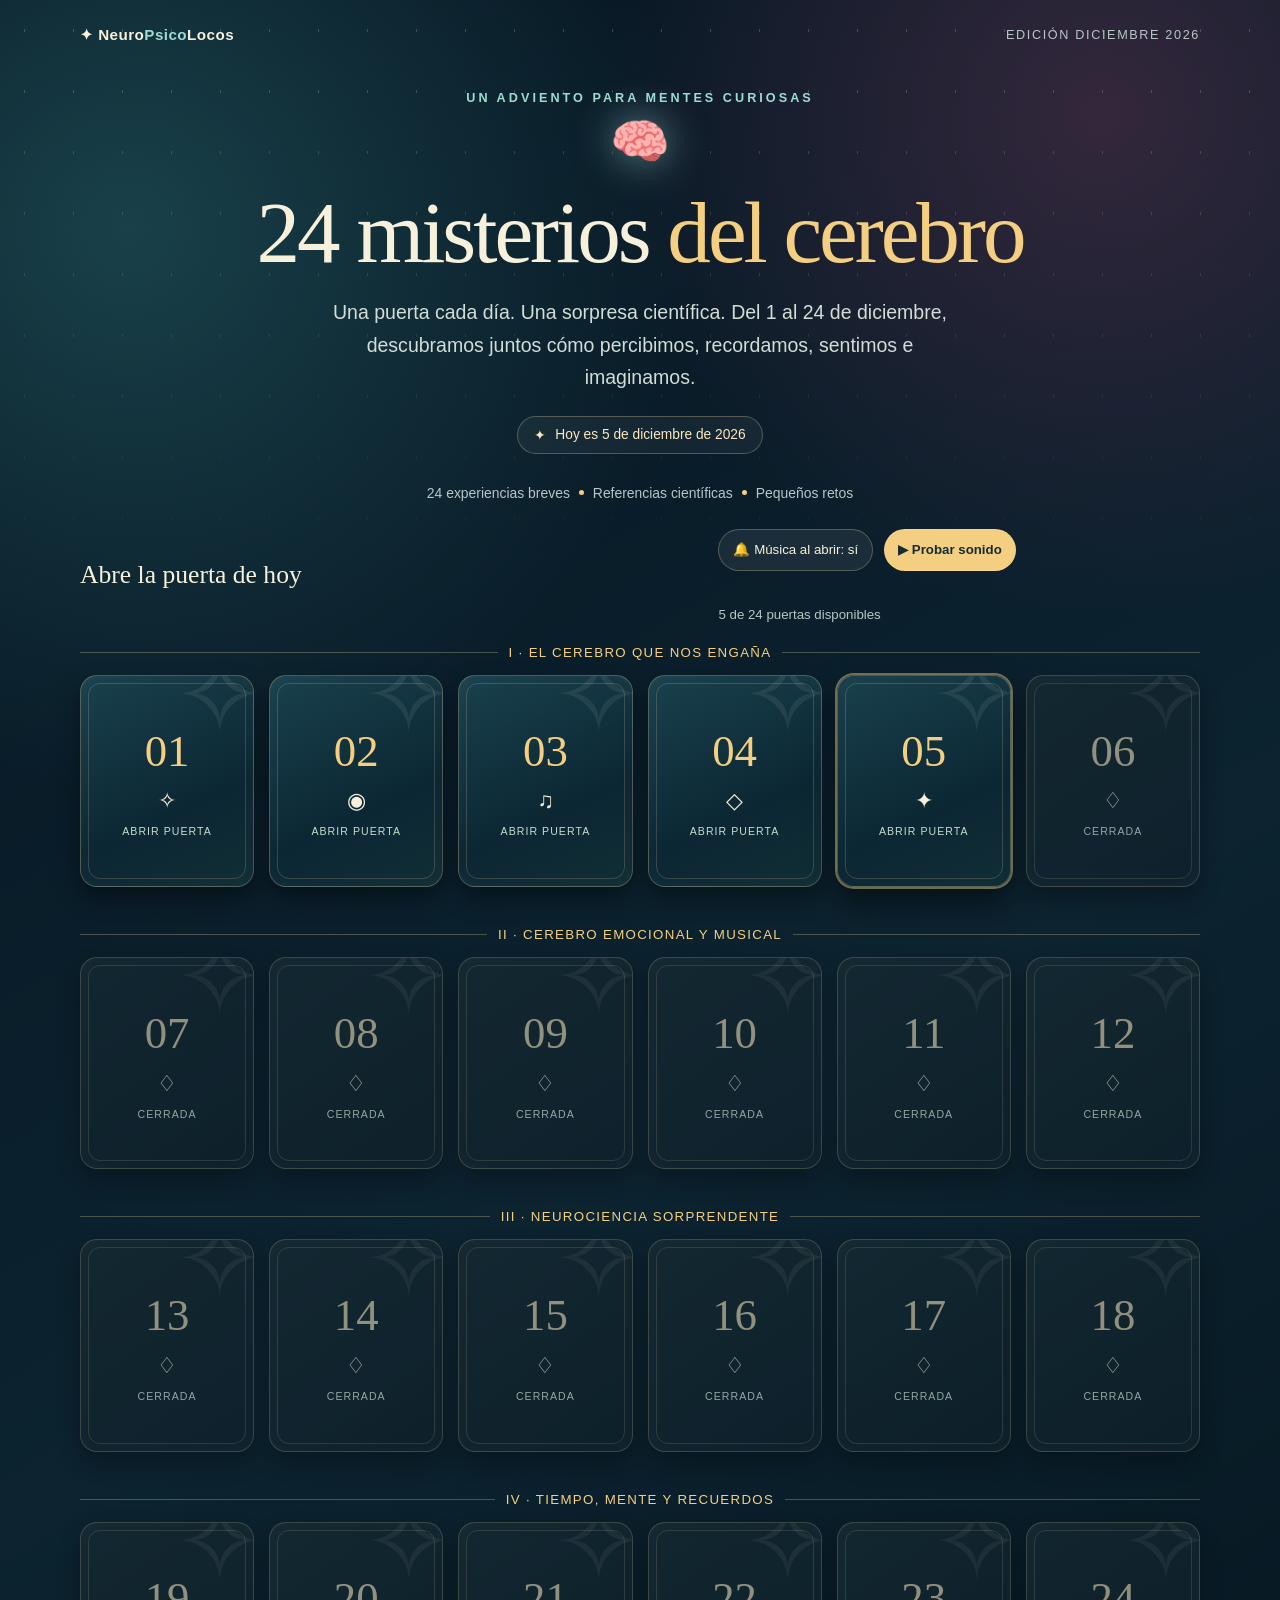
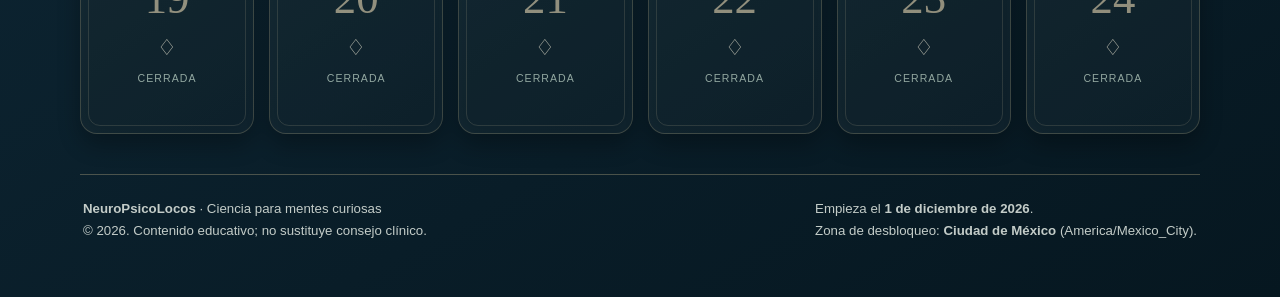
==== commit fa15c538: "Corregir audio iPhone: campanillas WAV locales, probar y repetir sonido" ====
--- a/adviento-2026/index.html
+++ b/adviento-2026/index.html
@@ -30,6 +30,11 @@
 .sound-toggle:hover{border-color:var(--gold);background:#ffffff20}
 .sound-toggle:focus-visible{outline:3px solid var(--teal);outline-offset:3px}
 @media(max-width:530px){.tool-actions{width:100%;justify-content:space-between;gap:9px}.sound-toggle{font-size:.78rem}}
+.sound-test{border:1px solid var(--border);border-radius:999px;background:#f5cf81;color:#152c30;padding:10px 13px;font-size:.83rem;font-weight:750;cursor:pointer;min-height:42px;white-space:nowrap}
+.sound-test:hover{filter:brightness(1.08)}
+.sound-test:focus-visible{outline:3px solid var(--teal);outline-offset:2px}
+.sound-status{display:block;width:100%;min-height:1.1em;color:var(--teal);font-size:.78rem}
+@media(max-width:530px){.sound-test{font-size:.78rem}}
 </style>
 </head><body>
 <div class="wrap">
@@ -42,11 +47,11 @@
 </section>
 <div class="notice" id="previewNotice" hidden><strong>Vista editorial activada.</strong> Todas las puertas están visibles para revisión. Para publicar usa la dirección sin <code>?preview=1</code>. Esto no es un sistema de seguridad ni protege spoilers en el código fuente.</div>
 <div class="intro"><span>24 experiencias breves</span><span class="dot"></span><span>Referencias científicas</span><span class="dot"></span><span>Pequeños retos</span></div>
-<div class="toolbar"><h2>Abre la puerta de hoy</h2><div class="tool-actions"><button id="soundToggle" class="sound-toggle" type="button" aria-pressed="true" aria-label="Silenciar música al abrir una puerta">🔔 Música al abrir: sí</button><span class="counts" id="count"></span></div></div>
+<div class="toolbar"><h2>Abre la puerta de hoy</h2><div class="tool-actions"><button id="soundToggle" class="sound-toggle" type="button" aria-pressed="true" aria-label="Silenciar música al abrir una puerta">🔔 Música al abrir: sí</button><button id="soundTest" class="sound-test" type="button">▶ Probar sonido</button><span id="soundStatus" class="sound-status" role="status" aria-live="polite"></span><span class="counts" id="count"></span></div></div>
 <main id="calendar" aria-label="Calendario de Adviento"></main>
 <footer class="foot"><div><strong>NeuroPsicoLocos</strong> · Ciencia para mentes curiosas<br>© 2026. Contenido educativo; no sustituye consejo clínico.</div><div>Empieza el <strong>1 de diciembre de 2026</strong>.<br>Zona de desbloqueo: <strong>Ciudad de México</strong> (America/Mexico_City).</div></footer>
 </div>
-<div class="modal" id="modal" hidden role="dialog" aria-modal="true" aria-labelledby="modalTitle"><div class="panel" tabindex="-1" id="panel"><div class="head"><div class="kicker" id="modalKicker"></div><button class="close" id="close" type="button" aria-label="Cerrar puerta">×</button></div><h2 id="modalTitle"></h2><div class="story" id="story"></div><div class="info"><strong>Tu microexperimento</strong><div id="challenge"></div></div><div class="source" id="source"></div><div class="actions"><button class="action" id="share" type="button">Compartir por WhatsApp</button><button class="action secondary" id="copy" type="button">Copiar publicación</button></div><div class="toast" id="toast" aria-live="polite"></div></div></div>
+<div class="modal" id="modal" hidden role="dialog" aria-modal="true" aria-labelledby="modalTitle"><div class="panel" tabindex="-1" id="panel"><div class="head"><div class="kicker" id="modalKicker"></div><button class="close" id="close" type="button" aria-label="Cerrar puerta">×</button></div><h2 id="modalTitle"></h2><div class="story" id="story"></div><div class="info"><strong>Tu microexperimento</strong><div id="challenge"></div></div><div class="source" id="source"></div><div class="actions"><button class="action secondary" id="replayMusic" type="button">🎶 Escuchar campanillas</button><button class="action" id="share" type="button">Compartir por WhatsApp</button><button class="action secondary" id="copy" type="button">Copiar publicación</button></div><div class="toast" id="toast" aria-live="polite"></div></div></div>
 <script>
 'use strict';
 const days=[{"day": 1, "title": "Tu cerebro predice antes de ver", "category": "Percepción y memoria", "body": "No recibimos el mundo como una cámara: interpretamos señales sensoriales a la luz del contexto y las expectativas. Los modelos de codificación predictiva proponen que las redes comparan predicciones con información entrante. Es un marco teórico influyente, no una explicación única de toda percepción.", "challenge": "Piensa en una palabra ambigua y léela en dos frases distintas: observa cómo cambia la interpretación.", "reference": "Rao y Ballard, 1999", "doi": "10.1038/4580", "hook": "Una predicción puede cambiar lo que creemos ver."}, {"day": 2, "title": "El gorila que nadie vio", "category": "Percepción y memoria", "body": "Cuando nos concentramos intensamente en una tarea, podemos no advertir un acontecimiento inesperado y muy visible. La ceguera por falta de atención demuestra límites sorprendentes de la selección atencional.", "challenge": "Durante treinta segundos observa tu habitación y cuenta solo los objetos azules. Después, sin mirar, intenta recordar cuántos eran rojos.", "reference": "Simons y Chabris, 1999", "doi": "10.1068/p281059", "hook": "Estar mirando no garantiza estar viendo."}, {"day": 3, "title": "¿Oyes con los ojos?", "category": "Percepción y memoria", "body": "En el efecto McGurk, una sílaba auditiva combinada con movimientos labiales incongruentes puede producir la percepción de otra sílaba. El habla es una experiencia multisensorial.", "challenge": "Observa a alguien pronunciar en silencio «pa», «ma» y «fa» e intenta identificarlas por sus labios. No es una prueba diagnóstica.", "reference": "McGurk y MacDonald, 1976", "doi": "10.1038/264746a0", "hook": "Nuestros ojos pueden alterar lo que escuchamos."}, {"day": 4, "title": "Recuerdos que nunca ocurrieron", "category": "Percepción y memoria", "body": "En el paradigma de falsas memorias DRM, las personas a veces recuerdan una palabra relacionada que nunca se presentó. Recordar es reconstruir, no reproducir una grabación perfecta.", "challenge": "Lee «cama, almohada, cansancio, descanso, pijama». Espera un minuto y escribe qué palabras recuerdas. ¿Aparece «sueño», aunque no estaba?", "reference": "Roediger y McDermott, 1995", "doi": "10.1037/0278-7393.21.4.803", "hook": "Una memoria convincente no siempre es exacta."}, {"day": 5, "title": "Una palabra cambia tu recuerdo", "category": "Percepción y memoria", "body": "La manera de formular una pregunta puede alterar estimaciones y recuerdos posteriores. En un estudio clásico sobre accidentes, los verbos utilizados influyeron en las respuestas de los participantes.", "challenge": "Compara «¿a qué velocidad chocaron?» con «¿a qué velocidad se estrellaron violentamente?». ¿Qué sugiere cada redacción?", "reference": "Loftus y Palmer, 1974", "doi": "10.1016/S0022-5371(74)80011-3", "hook": "Las preguntas también modelan nuestros recuerdos."}, {"day": 6, "title": "La memoria de trabajo no es una bodega", "category": "Percepción y memoria", "body": "La memoria de trabajo sostiene y manipula temporalmente información necesaria para razonar, aprender o comprender. Su capacidad es limitada y depende de las demandas de la tarea.", "challenge": "Memoriza 6-2-9-4 y repítelos en orden inverso. Después inténtalo mientras haces otra tarea verbal sencilla.", "reference": "Baddeley, 1992", "doi": "10.1126/science.1736359", "hook": "Pensar implica mantener y transformar información."}, {"day": 7, "title": "¿Por qué recordamos lo que nos conmueve?", "category": "Emoción, música y vínculos", "body": "La activación emocional puede modular la consolidación de la memoria. La amígdala contribuye a este proceso, aunque los recuerdos emocionales no son necesariamente más precisos.", "challenge": "Elige un recuerdo alegre e identifica qué detalle sensorial destaca: un sonido, olor o lugar.", "reference": "McGaugh, 2004", "doi": "10.1146/annurev.neuro.27.070203.144157", "hook": "Emoción y memoria interactúan, pero no son lo mismo."}, {"day": 8, "title": "La música puede erizarnos la piel", "category": "Emoción, música y vínculos", "body": "Estudios de neuroimagen asociaron los escalofríos musicales intensos con actividad en circuitos de recompensa, emoción y motivación. No existe una sola «zona musical» en el cerebro.", "challenge": "Escucha veinte segundos de una pieza que te emocione y observa si aparecen escalofríos o cambios en tu respiración.", "reference": "Blood y Zatorre, 2001", "doi": "10.1073/pnas.191355898", "hook": "Una melodía puede activar sistemas de recompensa."}, {"day": 9, "title": "La emoción empieza antes del clímax", "category": "Emoción, música y vínculos", "body": "En un estudio con PET, la anticipación y el punto máximo de emoción musical se asociaron con liberación dopaminérgica en regiones estriatales diferenciadas. La dopamina no es simplemente «la molécula del placer».", "challenge": "Escucha una canción conocida y detecta el instante en que anticipas su parte favorita.", "reference": "Salimpoor y cols., 2011", "doi": "10.1038/nn.2726", "hook": "La expectativa forma parte del placer musical."}, {"day": 10, "title": "¿Por qué duele quedarse fuera?", "category": "Emoción, música y vínculos", "body": "Un experimento de exclusión social encontró actividad cerebral relacionada con el malestar de ser excluido. Algunas redes se solapan con las del dolor físico, pero ambos fenómenos no son idénticos.", "challenge": "Hoy, si te apetece, envía un mensaje amable a alguien con quien no has hablado en mucho tiempo.", "reference": "Eisenberger y cols., 2003", "doi": "10.1126/science.1089134", "hook": "Ser incluidos importa a nuestro cerebro social."}, {"day": 11, "title": "La nostalgia tiene una función", "category": "Emoción, música y vínculos", "body": "La nostalgia no es solo tristeza por el pasado: estudios experimentales han observado que puede aumentar el sentimiento de conexión social y el afecto positivo, con variabilidad individual.", "challenge": "Escoge una fotografía antigua y escribe qué personas o vínculos aparecen en ese recuerdo.", "reference": "Wildschut y cols., 2006", "doi": "10.1037/0022-3514.91.5.975", "hook": "Recordar el pasado también puede acercarnos a otros."}, {"day": 12, "title": "Un recuerdo contra la soledad", "category": "Emoción, música y vínculos", "body": "Algunos estudios sugieren que evocar experiencias nostálgicas puede restaurar temporalmente la percepción de apoyo social. No reemplaza los vínculos reales ni la atención profesional cuando hace falta.", "challenge": "Dedica un minuto a recordar un momento en que alguien te hizo sentir acompañado.", "reference": "Zhou y cols., 2008", "doi": "10.1111/j.1467-9280.2008.02194.x", "hook": "A veces un recuerdo nos devuelve sensación de pertenencia."}, {"day": 13, "title": "ACHOO: ¿estornudas con la luz?", "category": "Neurociencia sorprendente", "body": "El reflejo fótico del estornudo ocurre en algunas personas ante cambios de iluminación intensa. Sus mecanismos neurales no están plenamente establecidos; investigaciones EEG han identificado diferencias de respuesta visual y somatosensorial.", "challenge": "Pregunta a familiares si les sucede. No mires al sol ni a fuentes de luz intensa para provocarlo.", "reference": "Langer y cols., 2010", "doi": "10.1371/journal.pone.0009208", "hook": "No todo estornudo empieza en la nariz."}, {"day": 14, "title": "Los genes también participan en ACHOO", "category": "Neurociencia sorprendente", "body": "Los estudios de asociación genómica identifican variantes vinculadas al reflejo fótico del estornudo. No se trata de un único gen determinista; las estimaciones de prevalencia varían entre poblaciones y métodos.", "challenge": "Haz una pequeña encuesta familiar voluntaria: ¿quién recuerda haber estornudado al salir a la luz? No es una prueba genética.", "reference": "Wang y cols., 2019", "doi": "10.1038/s41598-019-41551-0", "hook": "Una rareza cotidiana revela variación biológica."}, {"day": 15, "title": "Purkinje: neuronas que aprenden el tiempo", "category": "Neurociencia sorprendente", "body": "Las células de Purkinje participan en el procesamiento cerebeloso. Un estudio experimental mostró respuestas temporalmente aprendidas en estas neuronas durante condicionamiento, aportando evidencia sobre circuitos de temporización.", "challenge": "Golpea suavemente una mesa a intervalos regulares durante diez segundos; después intenta mantener el ritmo sin referencia externa.", "reference": "Johansson y cols., 2014", "doi": "10.1073/pnas.1415371111", "hook": "El cerebelo participa en la precisión temporal."}, {"day": 16, "title": "Tu cerebro no tiene un solo ritmo", "category": "Neurociencia sorprendente", "body": "Las redes neuronales muestran oscilaciones en múltiples escalas temporales. Su papel depende del circuito, del estado y de la tarea: ninguna banda de frecuencia equivale por sí sola a un estado mental específico.", "challenge": "Pon atención al contraste entre el ritmo de la música, tu respiración y los movimientos de tus dedos.", "reference": "Buzsáki y Draguhn, 2004", "doi": "10.1126/science.1099745", "hook": "Los ritmos neuronales coordinan actividad, no pensamientos mágicos."}, {"day": 17, "title": "Aprender cambia conexiones", "category": "Neurociencia sorprendente", "body": "La investigación sobre plasticidad sináptica ha descrito mecanismos por los que la experiencia modifica la eficacia de conexiones neuronales. Aprender no significa necesariamente crear neuronas nuevas.", "challenge": "Practica durante dos minutos una secuencia de dedos que nunca hayas realizado. Repite mañana y compara la facilidad subjetiva.", "reference": "Kandel, 2001", "doi": "10.1126/science.1067020", "hook": "La experiencia deja huellas biológicas."}, {"day": 18, "title": "Dormir también es aprender", "category": "Neurociencia sorprendente", "body": "El sueño contribuye a distintos procesos de consolidación y reorganización de recuerdos. Sus efectos dependen del tipo de aprendizaje y de la arquitectura del sueño.", "challenge": "Antes de dormir, repasa tres conceptos aprendidos hoy. Mañana intenta recuperarlos sin consultar apuntes.", "reference": "Rasch y Born, 2013", "doi": "10.1152/physrev.00032.2012", "hook": "Dormir no es apagar el cerebro."}, {"day": 19, "title": "¿Dónde vive el reloj de los segundos?", "category": "Tiempo, mente y recuerdos", "body": "La percepción de intervalos depende de varios circuitos, incluidos ganglios basales, corteza y cerebelo. No existe un solo reloj cerebral que explique todas las escalas temporales.", "challenge": "Sin usar reloj, cierra los ojos y estima cuándo han pasado veinte segundos. Después compáralo con un cronómetro.", "reference": "Buhusi y Meck, 2005", "doi": "10.1038/nrn1764", "hook": "El tiempo mental se construye con múltiples mecanismos."}, {"day": 20, "title": "Por qué un minuto puede durar una eternidad", "category": "Tiempo, mente y recuerdos", "body": "La atención, el aburrimiento y el contexto pueden alterar nuestra estimación de la duración. El tiempo subjetivo no equivale exactamente al tiempo físico.", "challenge": "Compara tu estimación de treinta segundos durante una tarea aburrida y durante una conversación interesante.", "reference": "Danckert y Allman, 2005", "doi": "10.1016/j.bandc.2005.07.002", "hook": "El reloj no cambia; nuestra experiencia sí."}, {"day": 21, "title": "Sentir lo que ves: tacto espejo", "category": "Tiempo, mente y recuerdos", "body": "En la sinestesia de tacto espejo, algunas personas reportan sensaciones táctiles al observar que otra persona recibe un contacto. No debe confundirse con la empatía ordinaria.", "challenge": "Piensa cómo tu cuerpo reacciona cuando ves que alguien tropieza. Una reacción corporal no prueba sinestesia.", "reference": "Ward y Banissy, 2015", "doi": "10.1080/17588928.2015.1042444", "hook": "Percibir a otros también involucra representaciones corporales."}, {"day": 22, "title": "Cuando descansas, el cerebro sigue activo", "category": "Tiempo, mente y recuerdos", "body": "La actividad cerebral no desaparece durante el reposo. Estudios sobre el modo por defecto describieron patrones organizados de actividad basal y cambios durante tareas orientadas a metas.", "challenge": "Dedica treinta segundos a estar en silencio y observa espontáneamente a dónde se dirige tu pensamiento.", "reference": "Raichle y cols., 2001", "doi": "10.1073/pnas.98.2.676", "hook": "El reposo no es ausencia de actividad."}, {"day": 23, "title": "Para imaginar el futuro usamos el pasado", "category": "Tiempo, mente y recuerdos", "body": "Personas con lesión hipocampal bilateral pueden tener dificultades para construir escenas futuras coherentes. Esto vincula mecanismos de memoria episódica e imaginación, sin afirmar que dependan exclusivamente del hipocampo.", "challenge": "Imagina una celebración dentro de cinco años: ¿qué lugar, voces y detalles espaciales logras construir?", "reference": "Hassabis y cols., 2007", "doi": "10.1073/pnas.0610561104", "hook": "Recordar e imaginar comparten herramientas neurales."}, {"day": 24, "title": "El regalo imperfecto de la memoria", "category": "Tiempo, mente y recuerdos", "body": "Al reactivar un recuerdo, puede integrarse información nueva bajo ciertas condiciones. La reconsolidación es un campo activo y no implica que todos los recuerdos se reescriban cada vez que pensamos en ellos.", "challenge": "Escribe una memoria valiosa de este año: un hecho, una emoción y una pregunta que todavía tengas. Consérvala para diciembre próximo.", "reference": "Hupbach y cols., 2007", "doi": "10.1101/lm.365707", "hook": "No recordamos para conservar cada detalle: también para dar sentido."}];
@@ -56,62 +61,93 @@
 const CAL=document.getElementById('calendar'), modal=document.getElementById('modal'),close=document.getElementById('close');
 let opened=JSON.parse(localStorage.getItem('npl_adviento2026_abiertas')||'[]');
 let active=null,lastFocus=null;
-// Motivo original de celesta y campanas; solo se reproduce tras un toque en una puerta.
-let soundEnabled=true,audioContext=null,activeMusicBus=null;
+// Melodía original navideña: un WAV local generado al cargar la página (sin descargas).
+// HTMLAudioElement ofrece mayor compatibilidad con Safari/iPhone que los osciladores Web Audio.
+let soundEnabled=true, doorAudio=null;
 try{soundEnabled=localStorage.getItem('npl_adviento2026_sound')!=='off';}catch(e){}
 const soundToggle=document.getElementById('soundToggle');
+const soundStatus=document.getElementById('soundStatus');
 function refreshSoundToggle(){
   soundToggle.setAttribute('aria-pressed',String(soundEnabled));
   soundToggle.setAttribute('aria-label',soundEnabled?'Silenciar música al abrir una puerta':'Activar música al abrir una puerta');
   soundToggle.textContent=soundEnabled?'🔔 Música al abrir: sí':'🔕 Música al abrir: no';
 }
+function wavForDoor(){
+  const sampleRate=22050,duration=3.95,N=Math.round(sampleRate*duration);
+  const signal=new Float32Array(N);
+  // Motivo compuesto para NeuroPsicoLocos; campanillas de celesta con armónicos amortiguados.
+  const notes=[[659.25,0,.63],[783.99,.38,.69],[987.77,.78,.72],[1174.66,1.17,.80],
+    [1046.50,1.60,.77],[880,2.02,.76],[783.99,2.43,.77],[659.25,2.84,1.05]];
+  for(const [frequency,onset,length] of notes){
+    const first=Math.round(onset*sampleRate);
+    const count=Math.min(Math.round(length*sampleRate),N-first);
+    for(let k=0;k<count;k++){
+      const t=k/sampleRate;
+      const envelope=(1-Math.exp(-125*t))*Math.exp(-3.1*t/length);
+      const shimmer=Math.sin(2*Math.PI*frequency*t)*.72+
+        Math.sin(2*Math.PI*frequency*2.01*t)*.20+
+        Math.sin(2*Math.PI*frequency*3.96*t)*.08;
+      signal[first+k]+=envelope*shimmer*.32;
+    }
+  }
+  let peak=0;
+  for(const x of signal)peak=Math.max(peak,Math.abs(x));
+  const gain=peak>0?.72/peak:1;
+  const bytes=new ArrayBuffer(44+N*2),view=new DataView(bytes);
+  function name(i,s){for(let j=0;j<s.length;j++)view.setUint8(i+j,s.charCodeAt(j));}
+  name(0,'RIFF');view.setUint32(4,36+N*2,true);name(8,'WAVE');
+  name(12,'fmt ');view.setUint32(16,16,true);view.setUint16(20,1,true);
+  view.setUint16(22,1,true);view.setUint32(24,sampleRate,true);
+  view.setUint32(28,sampleRate*2,true);view.setUint16(32,2,true);
+  view.setUint16(34,16,true);name(36,'data');view.setUint32(40,N*2,true);
+  for(let i=0;i<N;i++){
+    const fade=Math.min(1,(N-i)/(sampleRate*.18));
+    const value=Math.max(-1,Math.min(1,signal[i]*gain*fade));
+    view.setInt16(44+i*2,Math.round(value*32767),true);
+  }
+  return new Blob([bytes],{type:'audio/wav'});
+}
+function prepareDoorAudio(){
+  if(doorAudio)return;
+  doorAudio=document.createElement('audio');
+  doorAudio.preload='auto';
+  doorAudio.setAttribute('playsinline','');
+  doorAudio.src=URL.createObjectURL(wavForDoor());
+  doorAudio.volume=1;
+  doorAudio.addEventListener('error',()=>{soundStatus.textContent='El navegador no pudo cargar el sonido.';});
+  document.body.append(doorAudio);
+}
+function playDoorMusic(){
+  if(!soundEnabled)return;
+  try{
+    prepareDoorAudio();
+    doorAudio.pause();
+    try{doorAudio.currentTime=0;}catch(e){}
+    const playback=doorAudio.play(); // Debe invocarse directamente desde el gesto del usuario.
+    if(playback&&typeof playback.catch==='function'){
+      playback.then(()=>{soundStatus.textContent='';}).catch(()=>{
+        soundStatus.textContent='El navegador bloqueó el audio. Prueba en Safari, con el volumen multimedia activado.';
+      });
+    }
+  }catch(e){soundStatus.textContent='No fue posible reproducir el sonido en este navegador.';}
+}
 soundToggle.addEventListener('click',()=>{
   soundEnabled=!soundEnabled;
   try{localStorage.setItem('npl_adviento2026_sound',soundEnabled?'on':'off');}catch(e){}
-  if(!soundEnabled&&activeMusicBus&&audioContext){
-    const t=audioContext.currentTime;
-    activeMusicBus.gain.cancelScheduledValues(t);
-    activeMusicBus.gain.setTargetAtTime(.0001,t,.025);
-  }
+  if(!soundEnabled&&doorAudio)doorAudio.pause();
+  soundStatus.textContent=soundEnabled?'Sonido activado. Pulsa «Probar sonido».':'Sonido silenciado.';
   refreshSoundToggle();
 });
+document.getElementById('soundTest').addEventListener('click',()=>{
+  if(!soundEnabled){soundEnabled=true;refreshSoundToggle();try{localStorage.setItem('npl_adviento2026_sound','on');}catch(e){}}
+  playDoorMusic();
+});
+document.getElementById('replayMusic').addEventListener('click',()=>{
+  if(!soundEnabled){soundEnabled=true;refreshSoundToggle();try{localStorage.setItem('npl_adviento2026_sound','on');}catch(e){}}
+  playDoorMusic();
+});
 refreshSoundToggle();
-function playDoorMusic(){
-  if(!soundEnabled)return;
-  try{
-    const AudioContextClass=window.AudioContext||window.webkitAudioContext;
-    if(!AudioContextClass)return;
-    const ctx=audioContext||(audioContext=new AudioContextClass());
-    if(ctx.state==='suspended')void ctx.resume().catch(()=>{});
-    const t0=ctx.currentTime+.04;
-    if(activeMusicBus){
-      activeMusicBus.gain.cancelScheduledValues(ctx.currentTime);
-      activeMusicBus.gain.setTargetAtTime(.0001,ctx.currentTime,.025);
-    }
-    const bus=ctx.createGain();
-    bus.gain.value=.72;
-    bus.connect(ctx.destination);
-    activeMusicBus=bus;
-    function bell(frequency,offset,length,volume=1){
-      const t=t0+offset;
-      for(const [partial,amp] of [[1,.11],[2.01,.036],[3.98,.012]]){
-        const osc=ctx.createOscillator(),env=ctx.createGain();
-        osc.type='sine';
-        osc.frequency.setValueAtTime(frequency*partial,t);
-        env.gain.setValueAtTime(.0001,t);
-        env.gain.exponentialRampToValueAtTime(Math.max(.0002,amp*volume),t+.018);
-        env.gain.exponentialRampToValueAtTime(.0001,t+length);
-        osc.connect(env);env.connect(bus);
-        osc.start(t);osc.stop(t+length+.03);
-      }
-    }
-    // Ocho notas, unos 3,9 segundos; sin archivos externos ni reproducción continua.
-    const motif=[[659.25,0,.65],[783.99,.39,.7],[987.77,.78,.7],[1174.66,1.17,.78],
-      [1046.50,1.59,.72],[880,2.0,.72],[783.99,2.42,.78],[659.25,2.82,1.08]];
-    for(const [frequency,offset,length] of motif)bell(frequency,offset,length);
-    bell(329.63,2.82,1.08,.32);
-  }catch(e){/* El calendario sigue funcionando si el navegador no permite audio. */}
-}
+prepareDoorAudio();
 
 function nowParts(){const parts=new Intl.DateTimeFormat('en-US',{timeZone:TZ,year:'numeric',month:'numeric',day:'numeric'}).formatToParts(new Date());return Object.fromEntries(parts.filter(x=>x.type!=='literal').map(x=>[x.type,+x.value]));}
 function maxDay(){const {year,month,day}=nowParts();if(year<2026||(year===2026&&month<12))return 0;if(year>2026||(year===2026&&month>12))return 24;return Math.min(24,day);}
